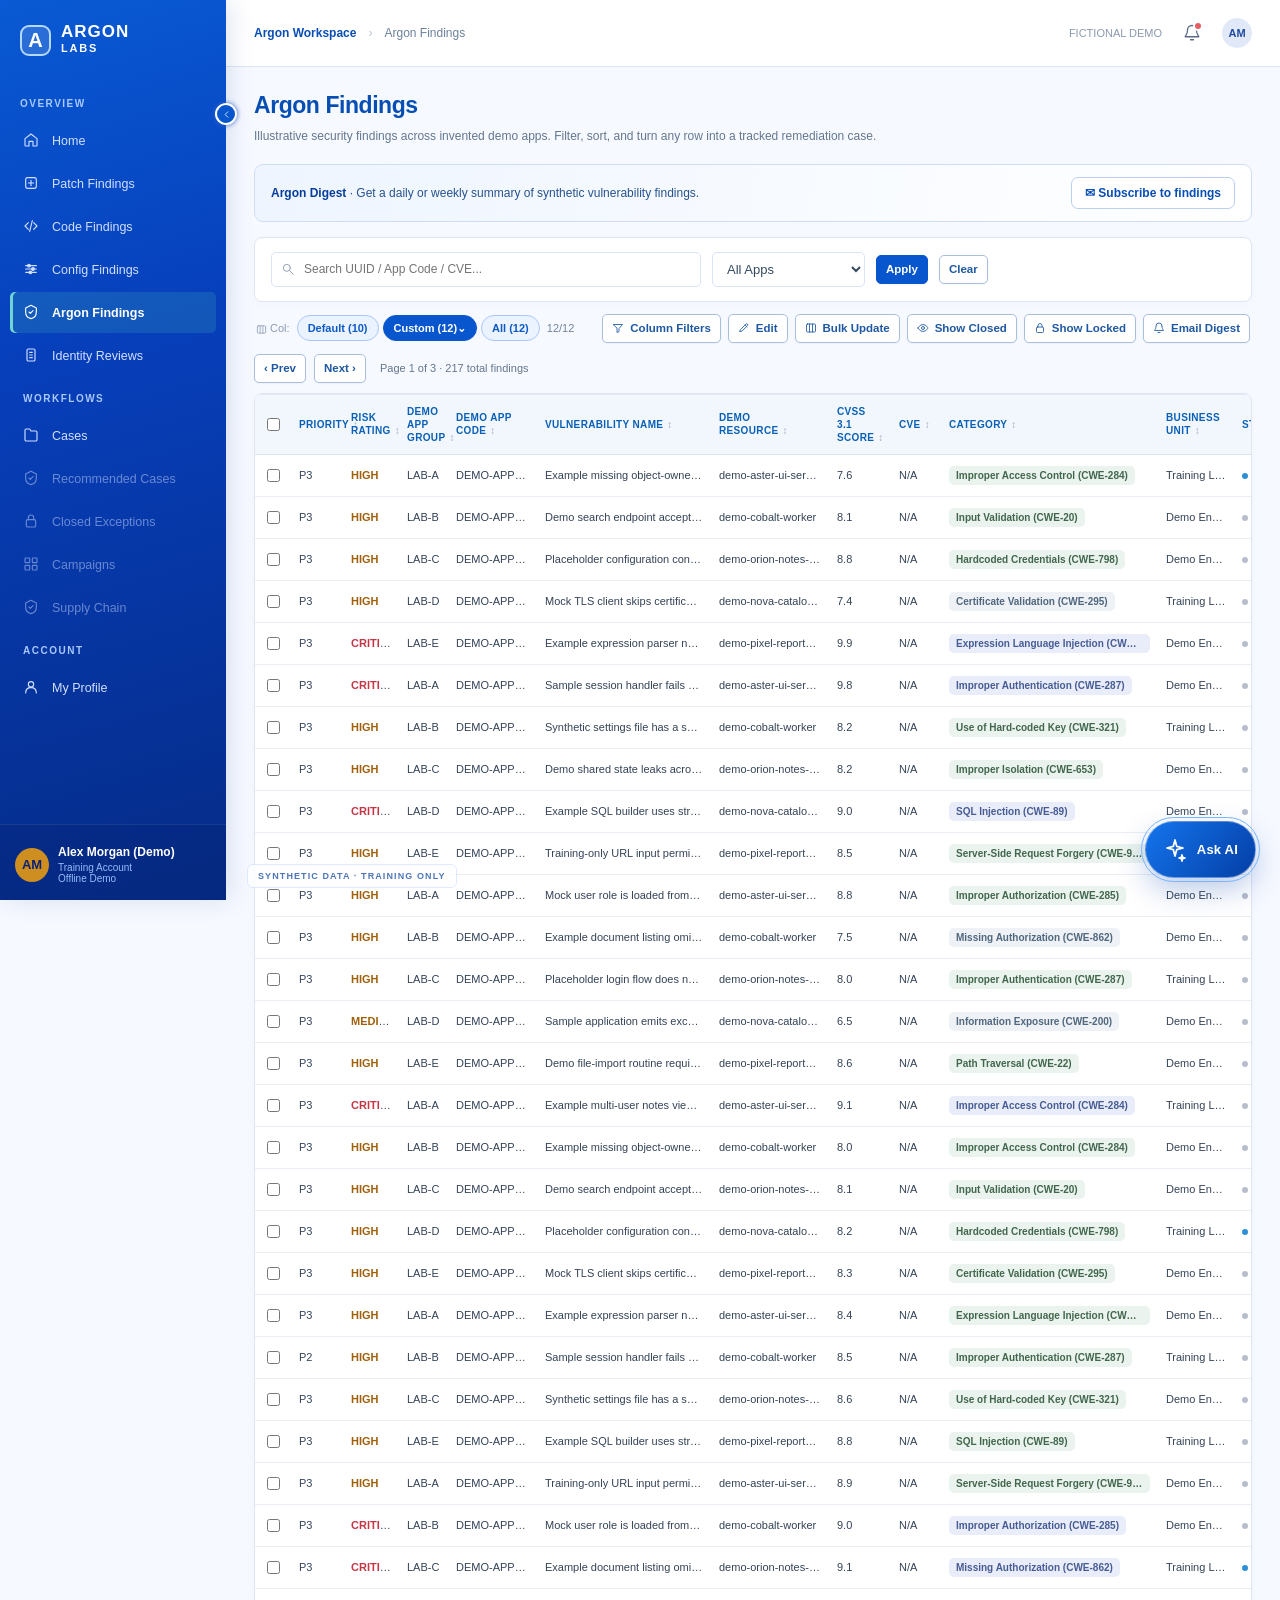
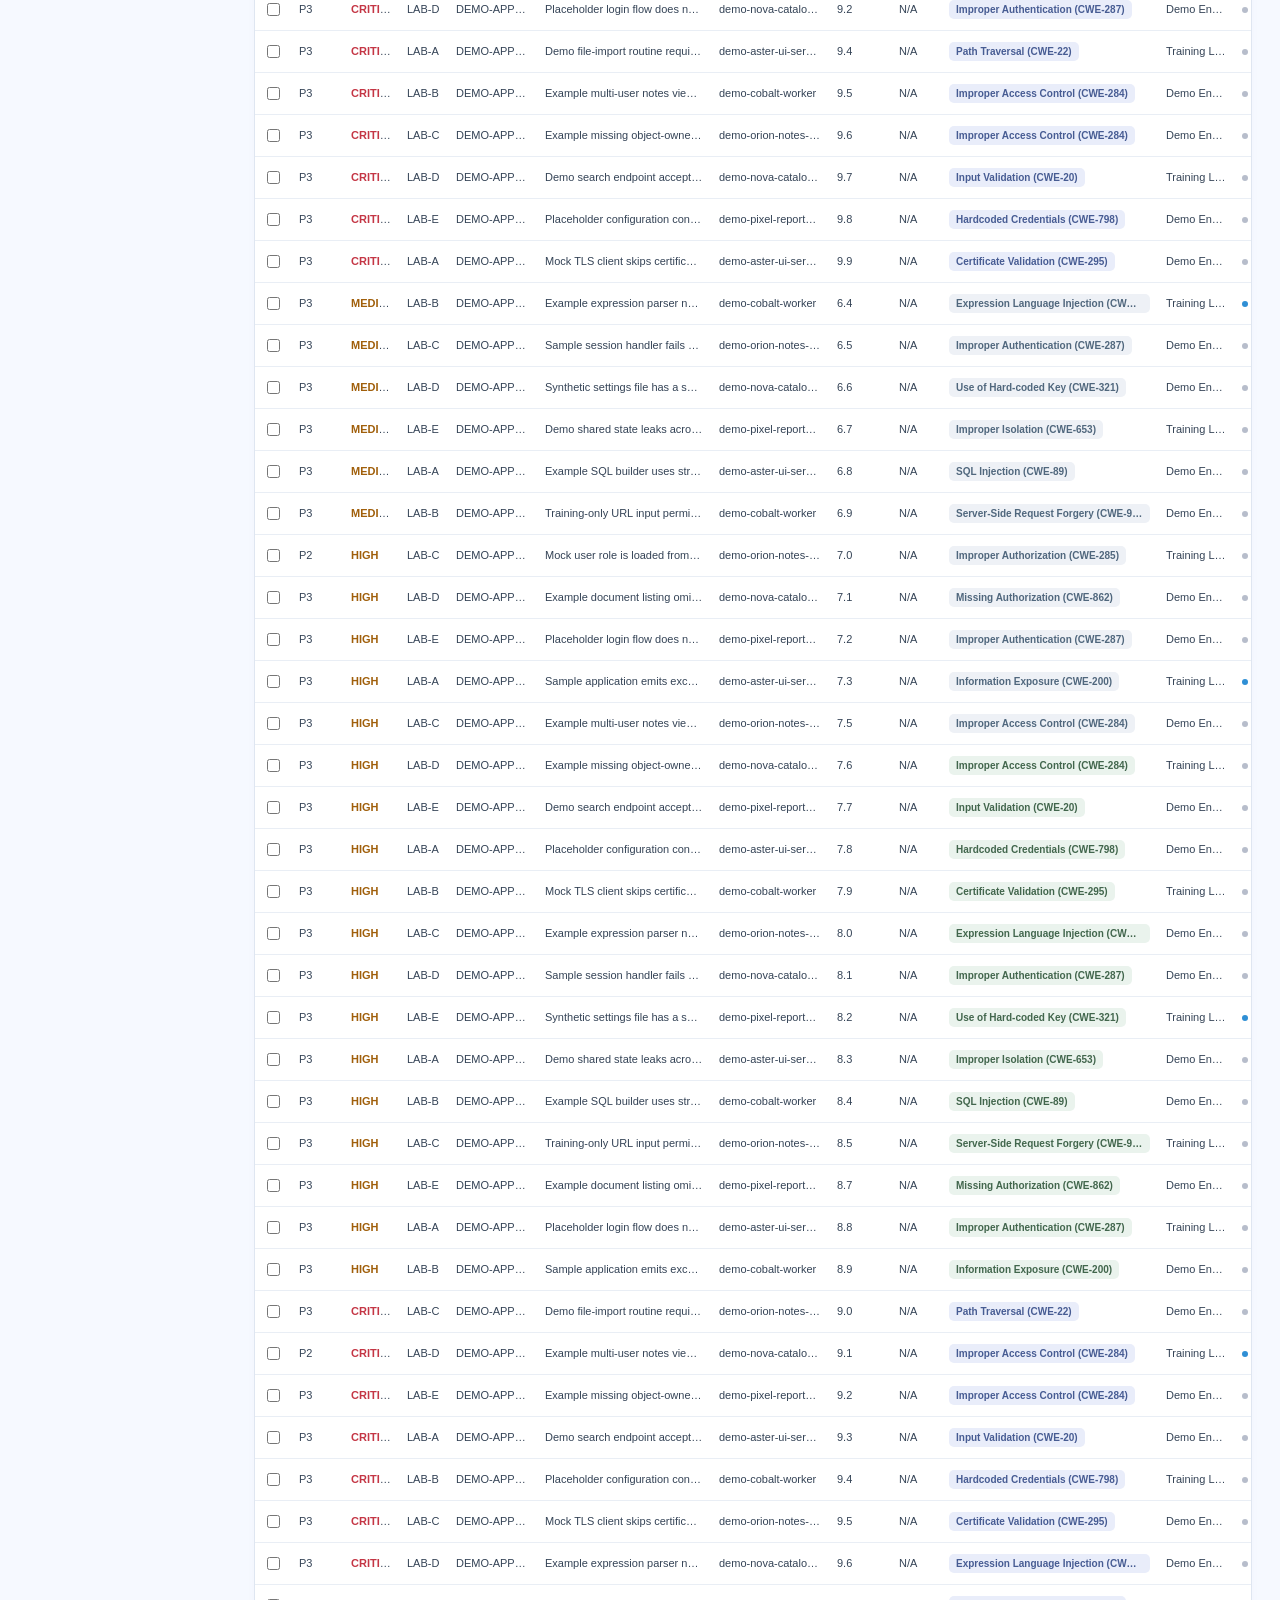
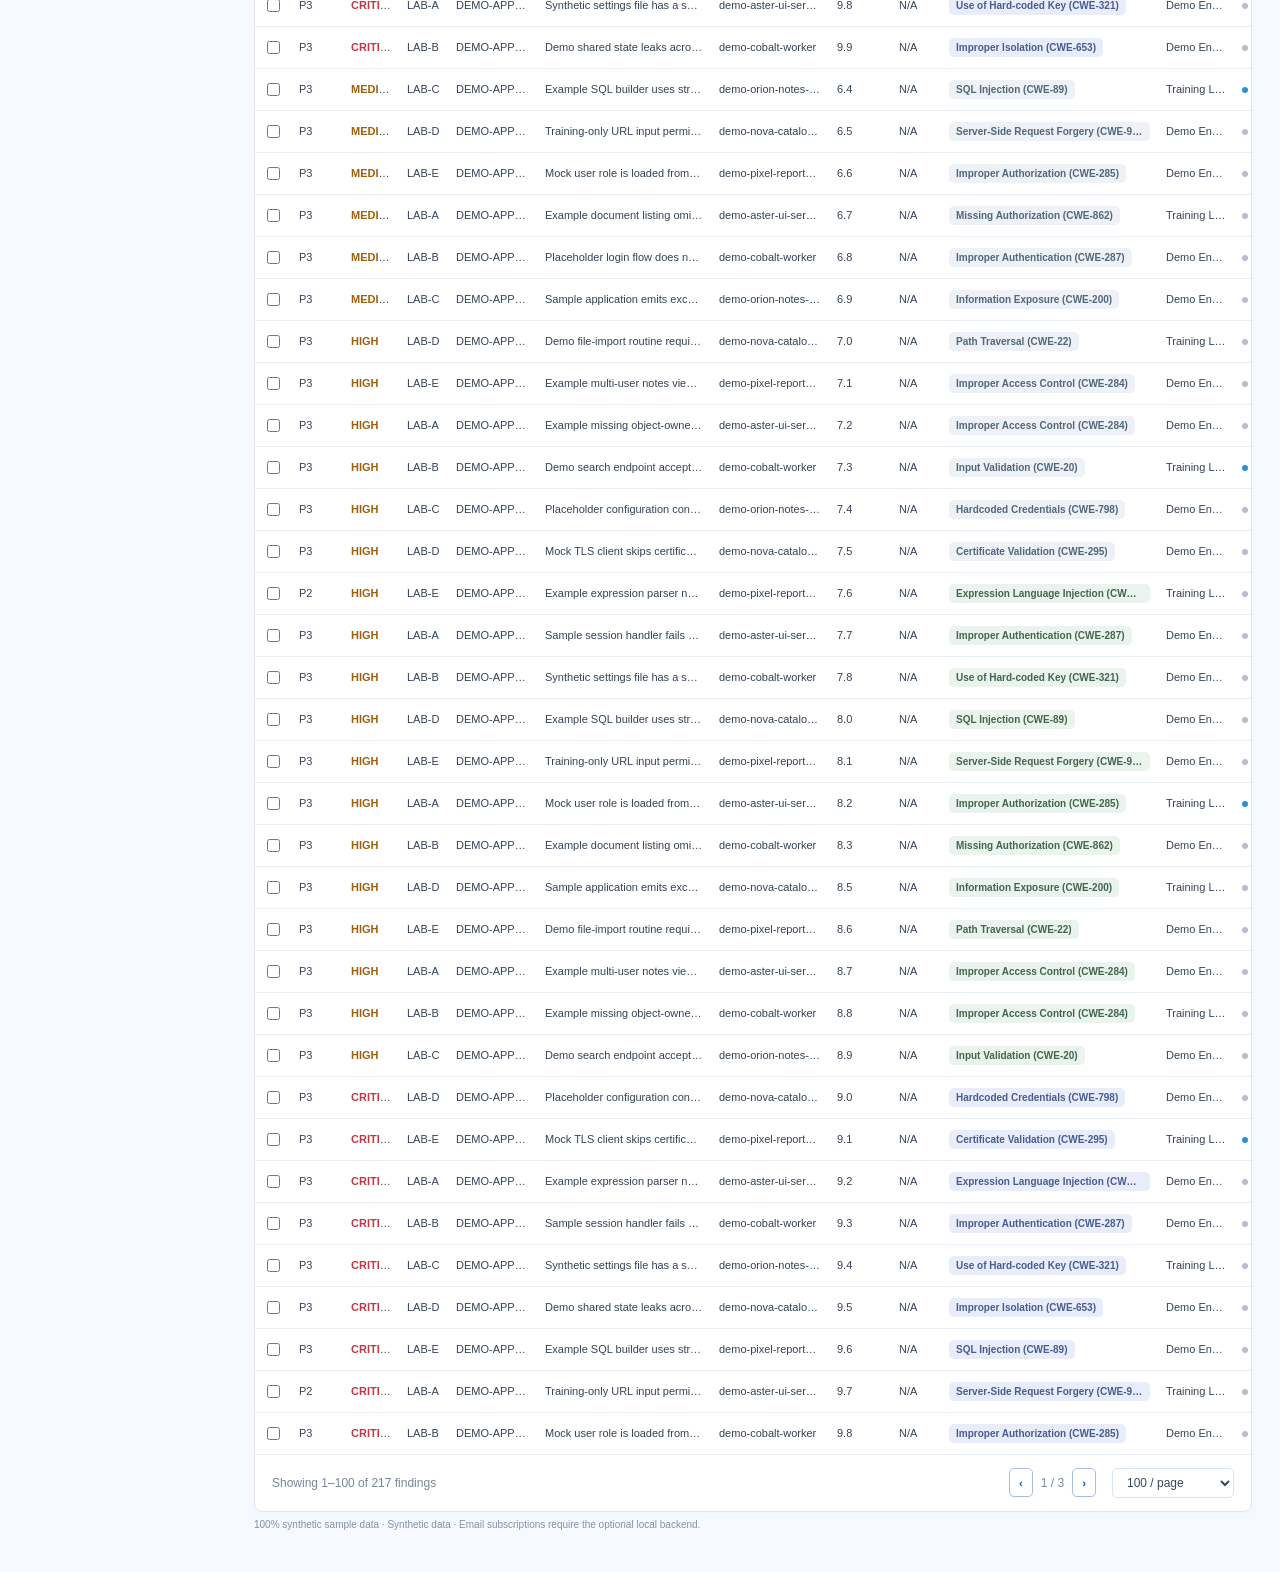
==== frontend/index.html @ 2aeec200 "Argon security platform: mock backend, frontend, demo repos" ====
<!DOCTYPE html>
<html lang="en">
<head>
  <meta charset="UTF-8" />
  <meta name="viewport" content="width=device-width,initial-scale=1" />
  <title>Argon | Security Findings Demo</title>
  <meta name="description" content="Argon fictional vulnerability-remediation demonstration, with an optional same-origin backend for digest subscriptions." />
  <meta http-equiv="Content-Security-Policy" content="default-src 'self' data: blob:; connect-src 'self'; form-action 'none'; object-src 'none'; base-uri 'none'; style-src 'self' 'unsafe-inline'; script-src 'self'" />
  <link rel="stylesheet" href="styles.css" />
  <link rel="stylesheet" href="ai-chat.css" />
  <link rel="stylesheet" href="argon-theme.css" />
</head>
<body>
  <div id="app"></div>
  <script src="app.js"></script>
  <script src="ai-chat.js"></script>
</body>
</html>
---- frontend/styles.css ----
:root{--blue:#087f8c;--darkblue:#134c63;--deepblue:#13374b;--lightblue:#e7f5f5;--border:#dce3ef;--ink:#1c2c41;--muted:#718198;--bg:#f7f9fd;--shadow:0 12px 38px rgba(20,45,96,.12)}
*{box-sizing:border-box}html{font-family:Inter,"Segoe UI",Arial,"Helvetica Neue",sans-serif;font-size:13px;color:var(--ink)}body{margin:0;background:#f8faff}button,input,select,textarea{font:inherit}button{cursor:pointer}button:disabled{cursor:not-allowed;opacity:.45}svg{display:inline-block;vertical-align:middle}a{color:var(--blue);text-decoration:none}
.app-shell{display:flex;min-height:100vh}.sidebar{flex:0 0 226px;width:226px;background:linear-gradient(162deg,#1a5a68 0%,#123b50 55%,#102c42 100%);color:#d4e6ff;display:flex;flex-direction:column;position:sticky;top:0;height:100vh;box-shadow:5px 0 24px rgba(9,38,113,.08);z-index:4;transition:width .2s,flex-basis .2s}.sidebar.collapsed{width:70px;flex-basis:70px}.brand{display:flex;gap:10px;align-items:center;padding:22px 20px 25px;color:white;height:83px}.brand-mark{width:31px;height:31px;flex-shrink:0;display:grid;place-items:center;border:2px solid #a8e4e3;border-radius:9px;background:rgba(255,255,255,.10)}.brand-mark:before{content:"✓";font-size:20px;font-weight:700;color:#d5fffd}.brand-text{font-size:17px;font-weight:850;line-height:.87;letter-spacing:.55px}.brand-text small{font-size:11px;font-weight:700;letter-spacing:1.7px}.section-title{padding:15px 20px 9px;color:#86a9ee;text-transform:uppercase;font-size:10px;letter-spacing:1.5px;font-weight:800}.side-nav{padding:0 10px}.side-link{border:0;background:transparent;color:#bfd6ff;width:100%;display:flex;align-items:center;gap:12px;text-align:left;border-radius:5px;padding:12px 13px;margin:2px 0;min-height:41px;white-space:nowrap;font-size:12.5px}.side-link:hover{background:rgba(255,255,255,.08);color:white}.side-link.active{background:rgba(65,183,179,.20);box-shadow:inset 3px 0 0 #70d4d0;color:white;font-weight:700}.side-link .nav-icon{width:17px;height:17px;flex-shrink:0}.sidebar-faint{opacity:.48}.side-bottom{margin-top:auto;padding:20px 15px 16px;border-top:1px solid rgba(255,255,255,.08);display:flex;gap:9px;align-items:center;min-width:0}.avatar{width:34px;height:34px;flex-shrink:0;border-radius:50%;display:grid;place-items:center;background:#ce8f20;color:#0a2174;font-weight:900}.identity{min-width:0}.identity strong{display:block;color:#fff;font-size:12px;font-weight:600}.identity small{display:block;color:#98bafa;font-size:10px;margin-top:3px}.side-collapse{position:absolute;top:103px;right:-11px;border-radius:50%;height:22px;width:22px;background:var(--blue);border:2px solid white;color:white;display:grid;place-items:center;padding:0;box-shadow:0 0 5px #3065cb}.sidebar.collapsed .brand-text,.sidebar.collapsed .section-title,.sidebar.collapsed .side-link span,.sidebar.collapsed .identity{display:none}.sidebar.collapsed .brand{padding-left:20px}.sidebar.collapsed .side-link{justify-content:center;padding:12px}.sidebar.collapsed .side-bottom{justify-content:center}
.workspace{flex:1;min-width:0}.topbar{height:67px;background:#fff;border-bottom:1px solid #d9e5fb;display:flex;align-items:center;justify-content:space-between;padding:0 28px}.breadcrumbs{font-size:12px;color:#6b809a}.breadcrumbs strong{color:#0554c8;font-weight:750}.breadcrumbs .sep{margin:0 12px;color:#b6c2d4}.topbar-right{display:flex;gap:16px;align-items:center}.topbar-bell{border:0;background:none;padding:5px;color:#576b88;position:relative}.topbar-bell:after{content:"";width:6px;height:6px;position:absolute;top:2px;right:3px;background:#e45e65;border:2px solid white;border-radius:50%}.top-avatar{background:#e1e9f9;border-radius:50%;color:#204ba0;display:grid;place-items:center;width:30px;height:30px;font-size:11px;font-weight:750}.main{padding:25px 28px 46px;max-width:1900px;margin:auto}.page-title{font-size:23px;line-height:1.2;letter-spacing:-.45px;margin:0;color:#0750ae;font-weight:760}.page-subtitle{color:#64778e;font-size:12px;line-height:1.6;margin:7px 0 18px}.panel{background:#fff;border:1px solid #dfe6f1;border-radius:8px;box-shadow:0 2px 11px rgba(16,66,153,.025)}.search-panel{padding:14px 16px;margin-bottom:12px}.search-row{display:flex;align-items:center;gap:11px;flex-wrap:wrap}.search-box{display:flex;align-items:center;gap:7px;border:1px solid var(--border);border-radius:5px;height:35px;padding:0 9px;background:#fff;min-width:235px;max-width:430px;flex:1}.search-box:focus-within{border-color:#4387f4;box-shadow:0 0 0 2px rgba(50,110,230,.10)}.search-box svg{color:#91a0b4;flex-shrink:0}.search-box input{outline:0;border:0;min-width:0;width:100%;color:var(--ink);font-size:12px}.field-select{border:1px solid var(--border);height:35px;min-width:153px;max-width:260px;border-radius:5px;padding:0 33px 0 10px;background:#fff;color:#354b62}.btn{border:1px solid #a8bedf;background:#fff;color:#1e58a2;border-radius:5px;padding:8px 12px;min-height:32px;display:inline-flex;gap:6px;justify-content:center;align-items:center;white-space:nowrap;font-size:12px;font-weight:620;box-shadow:0 1px 2px rgba(8,40,95,.04)}.btn:hover{background:#eff5ff;border-color:#6a9feb}.btn-primary{background:#087f8c;border-color:#087f8c;color:#fff}.btn-primary:hover{background:#076771;border-color:#076771}.btn-soft{background:#edf4ff}.btn-sm{font-size:11.5px;min-height:29px;padding:6px 9px}.btn-light{background:#fafcff}.btn-icon{padding:7px;min-width:29px}.toolbar{display:flex;align-items:center;justify-content:space-between;gap:12px;padding:0 2px 11px;flex-wrap:wrap}.toolbar-group{display:flex;align-items:center;gap:7px;flex-wrap:wrap}.muted{color:#7e8da3}.small-note{font-size:11px;color:#8b9aaf}.chips{display:inline-flex;gap:4px;align-items:center}.chip{border:1px solid #abc8fc;background:#eaf3ff;color:#0e5ac4;border-radius:14px;padding:5px 10px;font-size:11px;font-weight:650;min-height:26px}.chip.selected{background:#087f8c;border-color:#087f8c;color:#fff}.pill-count{color:#72829a;font-size:11px}.dropdown-wrap{position:relative}.dropdown{position:absolute;z-index:20;top:calc(100% + 8px);left:0;min-width:225px;background:#fff;border-radius:9px;box-shadow:var(--shadow);border:1px solid #dbe5f5;padding:15px}.dropdown.right{left:auto;right:0}.dropdown h4{margin:0 0 13px;font-size:13px}.dropdown label{display:flex;align-items:center;gap:8px;font-size:12px;margin-bottom:10px}.dropdown input[type=checkbox]{accent-color:#0c4fc5}.dropdown-actions{display:flex;justify-content:end;gap:6px;padding-top:10px;border-top:1px solid #edf1f7}.pagination-top{display:flex;gap:8px;align-items:center;margin-bottom:10px}.pagination-top span{color:#65768c;font-size:11px;margin-left:6px}.table-panel{overflow:hidden}.table-scroll{width:100%;overflow-x:auto}.findings-table{border-collapse:collapse;width:100%;min-width:1120px;table-layout:fixed}.findings-table th{height:58px;text-align:left;font-size:10px;letter-spacing:.35px;line-height:1.3;color:#0a60b6;font-weight:750;background:#f2f7fe;border-top:1px solid #e2eafa;border-bottom:1px solid #d9e2ef;padding:10px 8px;white-space:normal;vertical-align:middle}.findings-table th.sortable{cursor:pointer}.findings-table th.sortable:hover{background:#e8f1fd}.findings-table th .sort-marker{margin-left:4px;color:#9daec8}.findings-table td{font-size:11px;padding:10px 8px;overflow:hidden;text-overflow:ellipsis;white-space:nowrap;border-bottom:1px solid #e9eef5;color:#344356;height:42px}.findings-table tbody tr{cursor:pointer}.findings-table tbody tr:hover{background:#edf5ff}.findings-table tbody tr.selected-row{background:#eaf3ff}.findings-table input[type=checkbox]{accent-color:#145bd4}.findings-table th:first-child,.findings-table td:first-child{text-align:center}.findings-table .low{color:#7b8da0}.risk-high{color:#a05f0b;font-weight:650}.risk-critical{color:#c43645;font-weight:750}.cat-tag{padding:4px 7px;border-radius:5px;background:#eaf3ed;color:#42664d;display:inline-block;max-width:100%;overflow:hidden;text-overflow:ellipsis;vertical-align:middle;font-size:10px;font-weight:650}.cat-tag.indigo{background:#e9edfa;color:#475c93}.cat-tag.gray{background:#eef1f6;color:#50677d}.status{display:inline-flex;align-items:center;gap:5px;color:#5a6473}.status-dot{width:6px;height:6px;border-radius:50%;background:#b7bdcb}.status.progress .status-dot{background:#2f8fd5}.status.fixed .status-dot{background:#42a66a}.table-bottom{display:flex;justify-content:space-between;align-items:center;padding:13px 17px;color:#78869a;font-size:12px}.table-bottom .pagination-top{margin:0}.empty-state{text-align:center;padding:80px 20px;color:#73859e}.empty-state h3{color:#435974}
.back-link{display:inline-flex;gap:6px;align-items:center;color:#0b57b9;font-size:12px;background:none;border:0;margin:0 0 17px;padding:0}.detail-header{display:flex;align-items:center;justify-content:space-between;gap:12px;flex-wrap:wrap}.detail-metrics{display:grid;grid-template-columns:repeat(3,1fr);margin:18px 0;padding:23px 24px;gap:15px}.metric-label{color:#6c7a8d;font-size:12px;margin-bottom:6px}.metric-value{color:#26384f;font-weight:760;font-size:17px}.detail-columns{display:grid;grid-template-columns:minmax(450px,1.12fr) minmax(360px,.88fr);gap:16px;align-items:start}.details-card{padding:23px 22px}.card-head{font-weight:750;color:#173a6b;font-size:15px;margin:0 0 18px;display:flex;align-items:center;gap:8px}.detail-row{display:grid;grid-template-columns:180px minmax(0,1fr);gap:12px;align-items:start;padding:12px 2px;border-bottom:1px solid #ecf0f6;line-height:1.35;font-size:12px}.detail-row .key{color:#657388}.detail-row .value{font-weight:600;color:#344458;overflow-wrap:anywhere}.subsection{font-size:14px;color:#173a6b;font-weight:750;margin:25px 0 12px}.prose{font-size:12px;line-height:1.85;color:#556579;white-space:pre-wrap}.response-card{padding:22px 22px 24px;position:sticky;top:15px}.form-field{margin-bottom:15px}.form-field label{display:block;font-size:12px;color:#344155;font-weight:700;margin-bottom:7px}.form-field .hint{font-size:11.5px;line-height:1.55;color:#667589;margin:7px 0 0}.input,.textarea,.select{display:block;border:1px solid #d6dfed;border-radius:5px;background:white;width:100%;height:38px;padding:0 11px;color:#344458;outline:none;font-size:12px}.input:focus,.textarea:focus,.select:focus{border-color:#3a77e6;box-shadow:0 0 0 2px rgba(45,110,220,.08)}.textarea{height:auto;min-height:90px;resize:vertical;padding:11px}.upload-box{border:1px dashed #bfd0e8;border-radius:5px;padding:12px;display:flex;align-items:center;gap:12px;justify-content:space-between;color:#728095;font-size:11.5px}.upload-box input{display:none}.form-two{display:grid;grid-template-columns:1fr 1fr;gap:13px}.form-footer{display:flex;align-items:center;gap:8px;margin-top:17px;flex-wrap:wrap}.summary-grid{display:grid;grid-template-columns:repeat(4,1fr);gap:16px;margin:20px 0}.summary-card{padding:20px}.summary-card .number{font-size:28px;color:#164fbc;font-weight:760;margin:7px 0}.summary-card .label{color:#74839b;font-size:12px}.summary-card .meta{font-size:11px;color:#7e9c8c}.dashboard-grid{display:grid;grid-template-columns:1.2fr 1fr;gap:16px}.dashboard-card{padding:21px}.bar-row{display:flex;align-items:center;gap:14px;margin:18px 0}.bar-label{width:85px;font-size:11px;color:#596981}.bar-track{flex:1;height:9px;background:#ecf1fb;border-radius:20px;overflow:hidden}.bar-fill{height:100%;border-radius:20px;background:#1a62d1}.bar-num{width:30px;text-align:right;color:#637991;font-size:12px}.activity{display:flex;gap:12px;align-items:start;padding:12px 2px;border-bottom:1px solid #eff2f7;font-size:12px}.activity-bubble{width:8px;height:8px;flex-shrink:0;background:#2473d9;border-radius:50%;margin-top:5px}.activity strong{display:block;color:#395272;margin-bottom:6px}.activity span{color:#8492a4;font-size:11px}.placeholder-view{text-align:center;padding:90px 24px}.placeholder-view svg{color:#477bc4}.placeholder-view h2{font-size:20px;color:#355077}.placeholder-view p{color:#8090a4;line-height:1.6}.placeholder-view .btn{margin-top:13px}
.modal-layer{position:fixed;inset:0;z-index:50;background:rgba(9,28,61,.48);display:flex;align-items:center;justify-content:center;padding:20px}.modal{width:min(570px,100%);max-height:90vh;overflow:auto;background:white;border-radius:10px;box-shadow:0 23px 80px rgba(0,14,51,.25)}.modal-title{font-size:17px;font-weight:750;margin:0}.modal-top{display:flex;justify-content:space-between;align-items:center;border-bottom:1px solid #e4eafa;padding:19px 22px}.modal-content{padding:23px}.modal-footer{padding:15px 22px;border-top:1px solid #e8eef6;display:flex;justify-content:end;gap:8px}.modal-close{background:none;border:0;color:#8b99aa;font-size:22px}.check-grid{display:grid;grid-template-columns:repeat(2,1fr);gap:12px}.check-grid label{font-size:12px;color:#52627a;display:flex;align-items:center;gap:7px}.check-grid input{accent-color:#1158ce}.toast{position:fixed;right:22px;bottom:23px;z-index:100;min-width:280px;max-width:450px;background:#16396e;color:#fff;padding:15px 18px;border-radius:8px;box-shadow:var(--shadow);font-size:12px;display:flex;align-items:center;gap:11px}.toast svg{color:#70ddb0}.demo-banner{font-size:10px;color:#8092a9;margin:7px 0 -4px}
@media(max-width:1100px){.sidebar{flex-basis:191px;width:191px}.main{padding:22px 19px}.detail-columns{grid-template-columns:minmax(0,1fr)}.response-card{position:static}}@media(max-width:750px){.sidebar{flex-basis:61px;width:61px}.sidebar .brand-text,.sidebar .section-title,.sidebar .side-link span,.sidebar .identity{display:none}.sidebar .brand{padding-left:17px}.sidebar .side-link{justify-content:center;padding:12px 7px}.sidebar .side-bottom{justify-content:center}.side-collapse{display:none}.topbar{padding:0 14px;height:57px}.main{padding:21px 13px}.page-title{font-size:19px}.search-box{min-width:100%;max-width:100%}.summary-grid{grid-template-columns:repeat(2,1fr)}.dashboard-grid{grid-template-columns:1fr}.detail-metrics{padding:15px;gap:8px}.detail-row{grid-template-columns:125px 1fr}.details-card,.response-card{padding:17px}.form-two{grid-template-columns:1fr}.topbar-right{gap:5px}}

.demo-ribbon{position:fixed;bottom:12px;left:247px;pointer-events:none;z-index:22;font-weight:800;letter-spacing:1.1px;font-size:9px;color:#597e83;opacity:.8;background:rgba(255,255,255,.86);border:1px solid #d7e8e9;padding:6px 10px;border-radius:6px}@media(max-width:750px){.demo-ribbon{left:75px;bottom:8px}}.sidebar.collapsed~.workspace .demo-ribbon{left:90px}
---- frontend/ai-chat.css ----
/* Standalone offline AI Enhance chat widget. Namespaced to avoid collisions. */
#ai-assistant-root{position:fixed;right:24px;bottom:22px;z-index:110;font-family:Inter,"Segoe UI",Arial,sans-serif;color:#263848;pointer-events:none}
#ai-assistant-root *{box-sizing:border-box}
#ai-assistant-root button,#ai-assistant-root textarea{font:inherit}
#ai-assistant-root button{cursor:pointer}
#ai-assistant-root button:focus-visible,#ai-assistant-root textarea:focus-visible{outline:3px solid #80d8e8;outline-offset:2px}
.ai-fab{pointer-events:auto;position:relative;display:flex;align-items:center;justify-content:center;gap:10px;min-width:57px;height:57px;padding:0 17px;border-radius:30px;color:#fff;background:linear-gradient(135deg,#087e8b 0%,#1654a1 100%);border:1px solid rgba(255,255,255,.35);box-shadow:0 12px 30px rgba(13,65,121,.3),0 3px 7px rgba(0,60,110,.15);float:right;transition:transform .18s,box-shadow .18s}
.ai-fab:hover{transform:translateY(-3px);box-shadow:0 17px 35px rgba(13,65,121,.33)}
.ai-fab:after{content:"";position:absolute;inset:-5px;border:1px solid rgba(27,172,193,.2);border-radius:38px;pointer-events:none}
.ai-fab-label{font-size:13px;font-weight:760;letter-spacing:.2px}
.ai-chat-window{pointer-events:auto;position:absolute;right:0;bottom:74px;display:flex;flex-direction:column;width:392px;height:min(605px,calc(100dvh - 118px));min-height:370px;overflow:hidden;border:1px solid #cfdfeb;border-radius:16px;background:#fff;box-shadow:0 28px 90px rgba(16,47,75,.22),0 5px 17px rgba(10,54,92,.12);}
 .ai-chat-window.ai-chat-opening{animation:ai-open .22s cubic-bezier(.2,.8,.2,1) both}
@keyframes ai-open{from{opacity:0;transform:translateY(15px) scale(.98)}to{opacity:1;transform:translateY(0) scale(1)}}
.ai-chat-header{display:flex;align-items:center;min-height:80px;padding:14px 15px;gap:11px;background:linear-gradient(108deg,#103e59,#126c83 69%,#258b9b);color:#fff}
.ai-heading-mark{display:grid;place-items:center;flex:0 0 40px;width:40px;height:40px;border:1px solid rgba(255,255,255,.3);border-radius:12px;background:rgba(255,255,255,.13)}
.ai-heading-text{min-width:0;flex:1}.ai-heading-name{font-size:16px;letter-spacing:-.2px;font-weight:780;white-space:nowrap}.ai-heading-name span{border:1px solid #83dedb;color:#c0fbf2;letter-spacing:1px;font-weight:800;font-size:9px;padding:3px 5px;border-radius:4px;margin-left:5px;vertical-align:2px}.ai-heading-subtitle{font-size:10px;color:#c2e5eb;margin-top:7px;white-space:nowrap}.ai-heading-subtitle i{display:inline-block;width:6px;height:6px;background:#6eefbb;border-radius:50%;vertical-align:1px;margin-right:4px}
.ai-icon-btn{display:grid;place-items:center;width:26px;height:28px;flex:0 0 26px;border:0;background:transparent;border-radius:7px;color:#d4ecf4;padding:0}.ai-icon-btn:hover{background:rgba(255,255,255,.15);color:#fff}
.ai-context-bar{display:flex;align-items:center;gap:7px;min-height:38px;padding:0 15px;background:#f1f8f9;border-bottom:1px solid #e0ebee;color:#456875;font-size:10.5px;font-weight:650}.ai-context-bar>span:first-of-type{white-space:nowrap;overflow:hidden;text-overflow:ellipsis}.ai-context-bar>svg{color:#158598;flex-shrink:0}.ai-local-chip{font-size:9px;font-weight:850;color:#0b7b7e;background:#daf5ec;border-radius:4px;margin-left:auto;padding:3px 6px;letter-spacing:.6px}
.ai-messages{flex:1;min-height:0;overflow:auto;overscroll-behavior:contain;padding:17px 13px 7px;background:radial-gradient(circle at top left,#f1fbfa 0%,#fff 55%);scrollbar-color:#bbd1da transparent;scrollbar-width:thin}
.ai-message{display:flex;gap:8px;align-items:flex-start;margin-bottom:15px;max-width:100%}.ai-message-user{justify-content:flex-end}.ai-message-avatar{width:24px;height:24px;flex:0 0 24px;display:grid;place-items:center;border:1px solid #c8e7e9;border-radius:8px;background:#e5f5f5;color:#098692;margin-top:2px}.ai-message-wrap{max-width:calc(100% - 32px);min-width:0}.ai-bubble-text{padding:12px 13px;border-radius:4px 13px 13px 13px;background:#f3f6fa;border:1px solid #e5edf1;color:#365063;font-size:12px;line-height:1.6;overflow-wrap:anywhere;white-space:normal}.ai-bubble-text strong{color:#173d52;font-weight:760}.ai-message-user .ai-bubble-text{border-radius:13px 4px 13px 13px;background:#0e7f8c;color:#fff;border-color:#0e7f8c}.ai-message-user .ai-bubble-text strong{color:#fff}.ai-message-time{font-size:9px;color:#a1adb9;margin-top:5px;padding:0 5px}.ai-message-user .ai-message-time{text-align:right}
.ai-insert{display:inline-flex;align-items:center;gap:5px;border:1px solid #99d3d2;background:#ecfaf7;color:#086c79;border-radius:8px;padding:8px 10px;margin-top:8px;font-size:11px!important;font-weight:750!important}.ai-insert:hover{background:#dff5f1}.ai-insert:disabled{cursor:default;opacity:.6}
.ai-bottom{border-top:1px solid #e4eef1;padding:12px 14px 11px;flex-shrink:0;background:#fff}.ai-quick-title{display:flex;align-items:center;gap:5px;font-size:9px;letter-spacing:1px;font-weight:850;color:#8193a4;margin-bottom:9px}.ai-quick-title svg{color:#2599a2}.ai-quick-grid{display:grid;grid-template-columns:1fr 1fr;gap:7px;margin-bottom:12px}.ai-chip{border:1px solid #d9e9ee;background:#f7fbfc;color:#356176;min-height:32px;padding:7px 9px;border-radius:8px;text-align:left;font-size:10.5px!important;font-weight:720!important;display:flex;align-items:center;gap:6px;line-height:1.25}.ai-chip svg{color:#1a94a1;flex-shrink:0}.ai-chip:hover{background:#eaf9f8;border-color:#9acfd0;color:#0b6e7a}
.ai-input-wrap{display:flex;align-items:flex-end;border:1px solid #cbdde7;border-radius:11px;padding:5px;gap:7px;background:#fff;box-shadow:0 2px 9px rgba(38,92,108,.04)}.ai-input-wrap:focus-within{border-color:#28a1ae;box-shadow:0 0 0 3px rgba(12,133,147,.09)}.ai-input-wrap textarea{resize:none;overflow:auto;border:0;outline:0!important;background:transparent;min-width:0;flex:1;line-height:1.4;height:36px;min-height:36px;max-height:110px;padding:9px 6px;color:#233f51;font-size:11.5px}.ai-input-wrap textarea::placeholder{color:#96a7b2}.ai-send{display:grid;place-items:center;border:0;border-radius:9px;background:#087f8c;color:#fff;width:35px;height:35px;flex:0 0 35px}.ai-send:hover{background:#086674}.ai-send:disabled{background:#dfebed;color:#96b2b8;cursor:default}
.ai-chat-footnote{margin:9px 0 0;color:#90a2af;font-size:9.4px;display:flex;align-items:center;justify-content:center;gap:5px}.ai-chat-footnote svg{color:#4d9ca0}
.ai-sr-only{position:absolute;width:1px;height:1px;overflow:hidden;clip:rect(0,0,0,0);white-space:nowrap}
@media(max-width:550px){#ai-assistant-root{right:13px;bottom:13px}.ai-chat-window{width:min(392px,calc(100vw - 26px));bottom:67px;height:min(605px,calc(100dvh - 95px));min-height:300px}.ai-fab{height:54px;min-width:54px}.ai-chat-header{min-height:70px;padding:11px}.ai-messages{padding:12px}.ai-bottom{padding:9px 11px}}
@media(prefers-reduced-motion:reduce){.ai-chat-window.ai-chat-opening{animation:none}.ai-fab{transition:none}}
---- frontend/argon-theme.css ----
/* Argon: cobalt enterprise palette (generic; no corporate trademarks). */
:root{--blue:#0756ce;--darkblue:#073c9c;--deepblue:#09245c;--lightblue:#eaf2ff;--border:#d9e4f6;--ink:#182b4d;--muted:#6880a2;--bg:#f6f9ff;--shadow:0 12px 35px rgba(15,56,142,.12)}
body{background:#f6f9ff}
.sidebar{background:linear-gradient(164deg,#095ad4 0%,#073fbb 38%,#052b86 100%);box-shadow:4px 0 24px rgba(11,40,132,.12)}
.brand-mark{border-color:#b6d8ff;background:rgba(255,255,255,.14)}.brand-mark:before{color:#fff;content:'A';font-size:20px}
.brand-text{letter-spacing:1px}.brand-text small{letter-spacing:1.8px}
.section-title{color:#a9c9ff}.side-link{color:#d2e0ff}.side-link:hover{background:rgba(255,255,255,.12)}
.topbar{border-bottom-color:#dce6f7}.breadcrumbs strong,.page-title{color:#074eb4}
.btn-primary,.chip.selected{background:#0756ce!important;border-color:#0756ce!important;color:white!important}
.btn-primary:hover{background:#0645af!important}.chip:hover{border-color:#5592e8}.sidebar .side-bottom{background:rgba(6,33,104,.23)}
.demo-ribbon{color:#2455a5;border-color:#d7e4ff;background:rgba(255,255,255,.92)}
#ai-assistant-root .ai-fab{background:linear-gradient(130deg,#1475ed,#043ea5);box-shadow:0 12px 30px rgba(3,62,171,.27)}
#ai-assistant-root .ai-fab:after{border-color:#77b5ff}
#ai-assistant-root .ai-chat-header{background:linear-gradient(109deg,#092e86,#075bd2 75%,#1578e8)}
#ai-assistant-root .ai-context-bar{background:#edf4ff;color:#3561a2;border-color:#d9e6fa}
#ai-assistant-root .ai-messages{background:radial-gradient(circle at top left,#eff5ff 0%,#fff 60%)}
#ai-assistant-root .ai-message-user .ai-bubble-text{background:#0863ca;border-color:#0863ca}
#ai-assistant-root .ai-message-avatar{border-color:#c9dffa;background:#ecf4ff;color:#0a5bd0}
#ai-assistant-root .ai-send{background:#0756ce}#ai-assistant-root .ai-send:disabled{background:#dfebf6}
#ai-assistant-root .ai-chip svg,#ai-assistant-root .ai-quick-title svg,#ai-assistant-root .ai-context-bar>svg{color:#0756ce}
#ai-assistant-root .ai-chip:hover{background:#edf4ff;color:#0644a0;border-color:#8db5f0}
#ai-assistant-root .ai-input-wrap:focus-within{border-color:#428cf0;box-shadow:0 0 0 3px rgba(13,93,215,.1)}
.argon-subscribe-banner{display:flex;align-items:center;justify-content:space-between;gap:10px;padding:12px 16px;margin-bottom:15px;background:linear-gradient(100deg,#eef5ff,#fff);border:1px solid #cfdef8;border-radius:9px;color:#27528e;font-size:12px}
.argon-subscribe-banner strong{color:#073e9c}.argon-form-note{font-size:11px;line-height:1.6;color:#6880a2;margin:12px 0 0}
.argon-form-grid{display:grid;grid-template-columns:1fr 1fr;gap:12px}.argon-form-grid .form-field:first-child{grid-column:span 2}
.argon-subscribe-btn{display:inline-flex;align-items:center;gap:6px;border:1px solid #bad0f3;border-radius:7px;background:#fff;color:#064db5;font-weight:700;padding:8px 13px}
.argon-subscribe-btn:hover{background:#e9f2ff}
@media(max-width:650px){.argon-subscribe-banner{align-items:flex-start;flex-direction:column}.argon-form-grid{grid-template-columns:1fr}.argon-form-grid .form-field:first-child{grid-column:auto}}
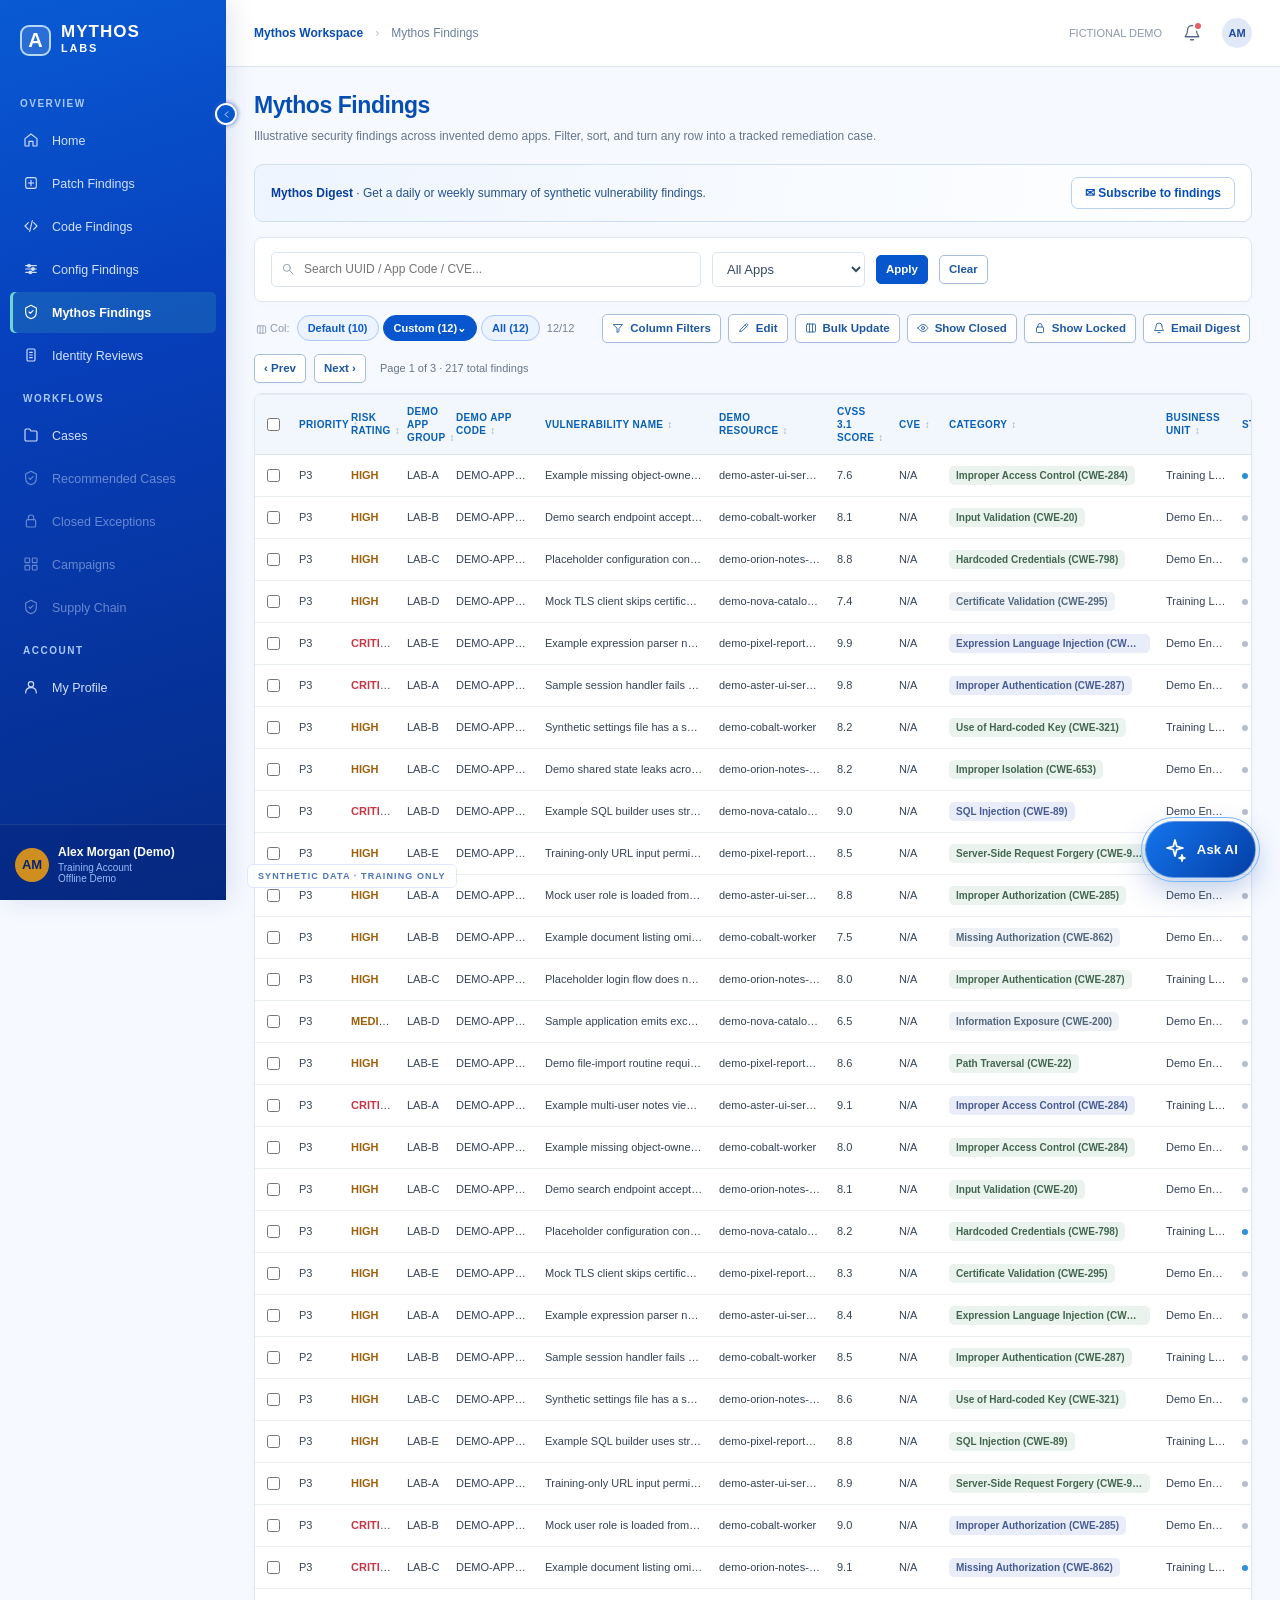
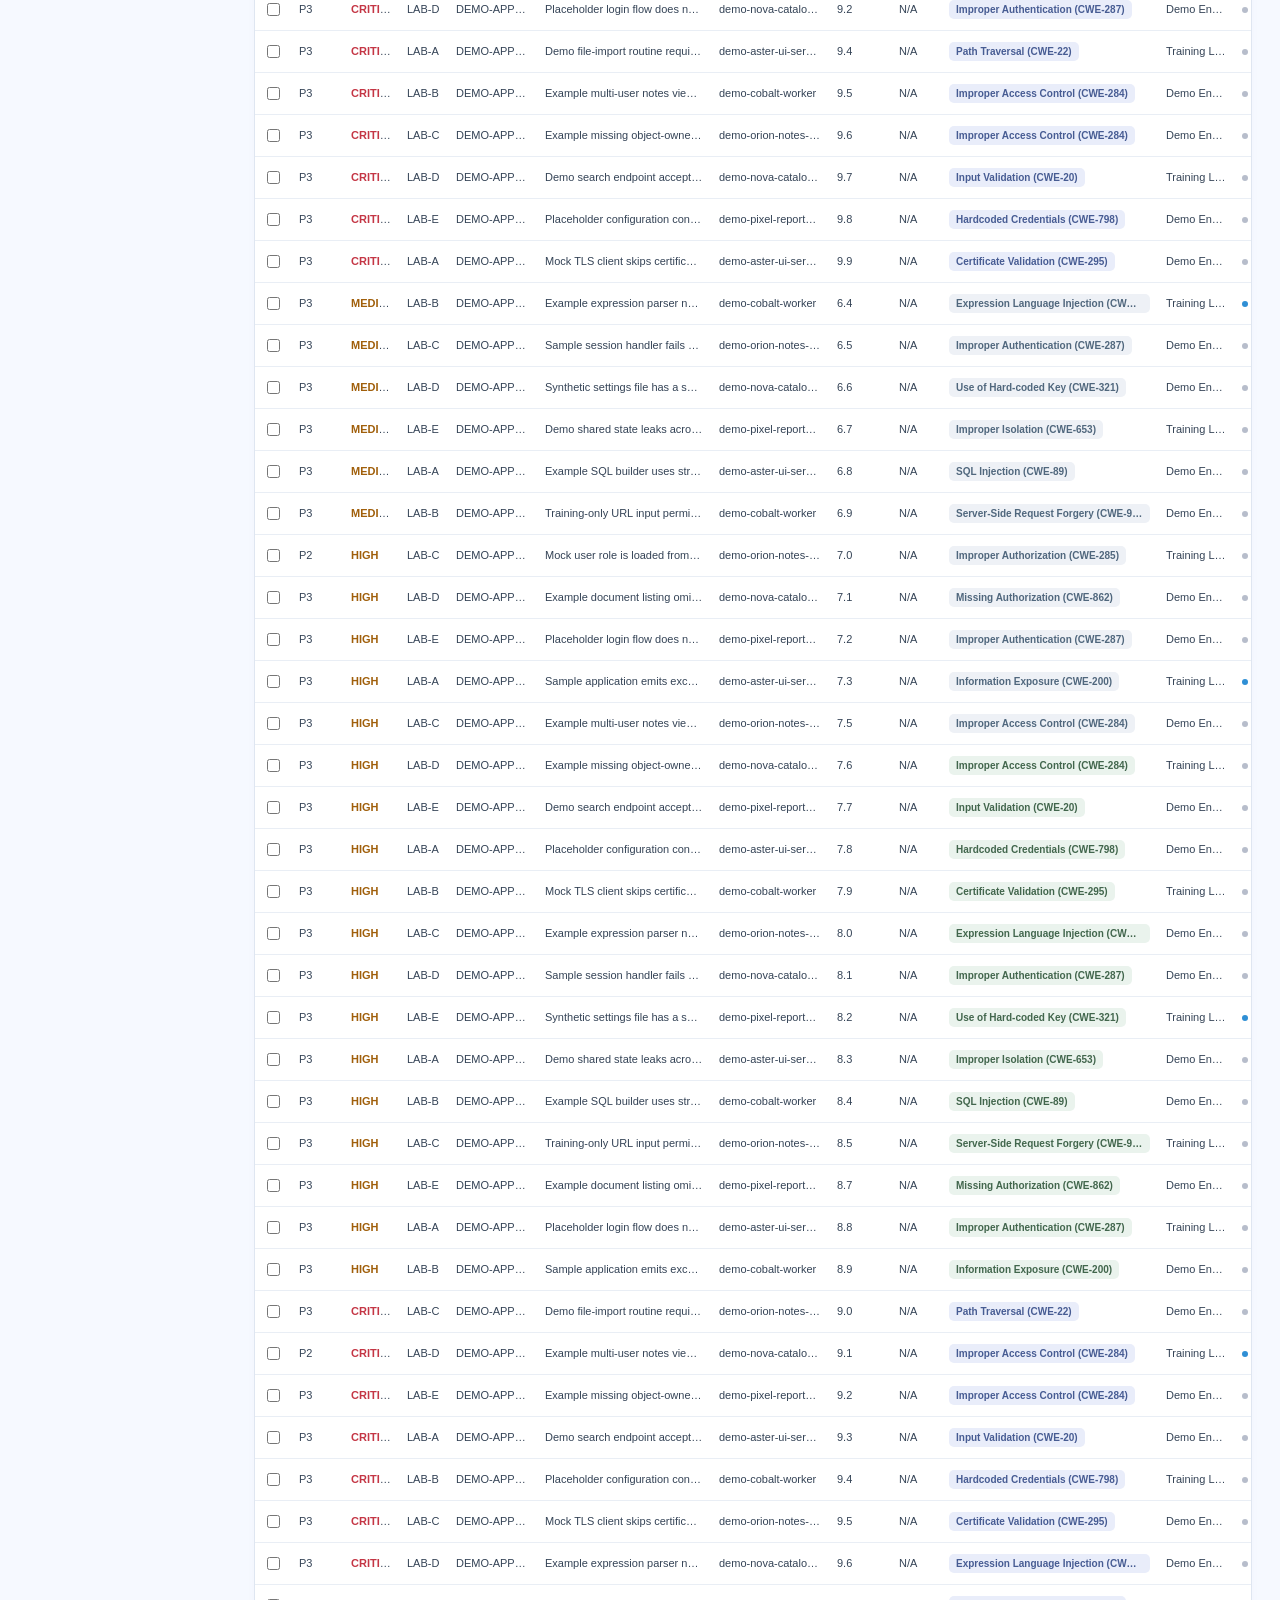
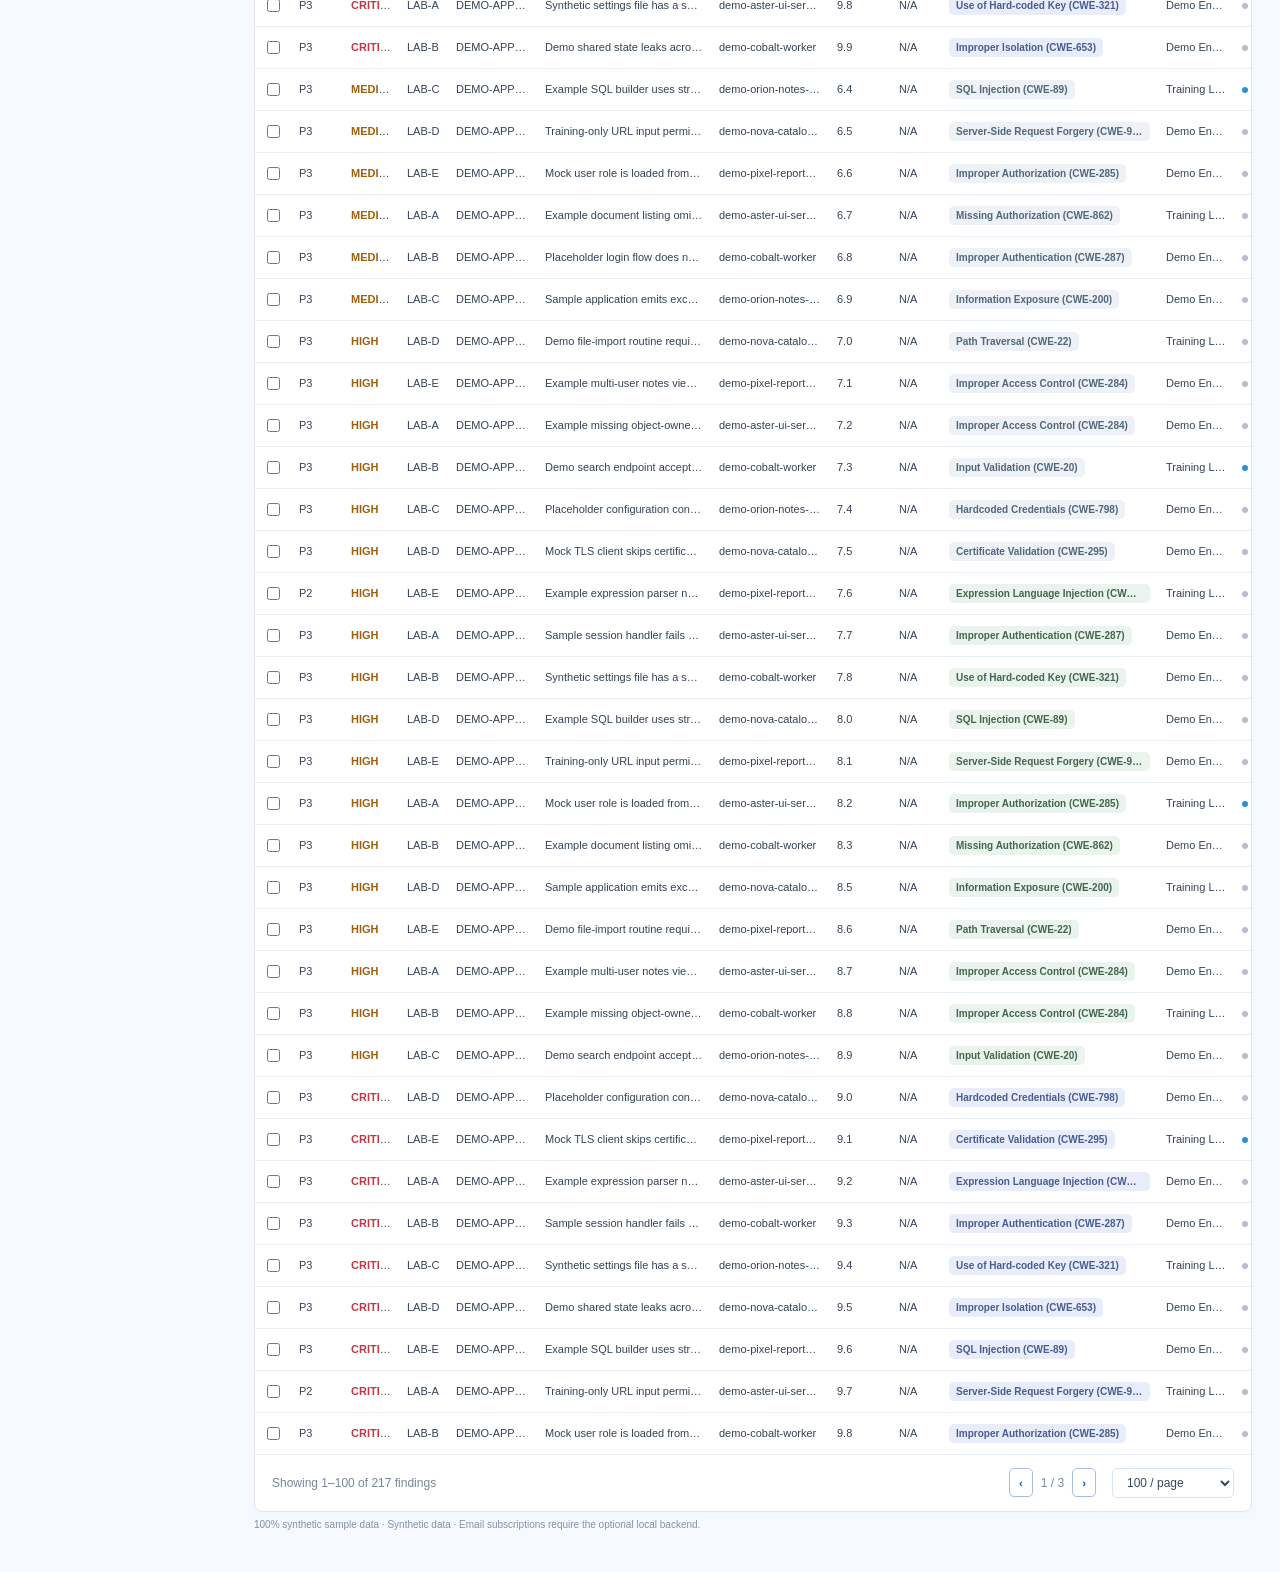
==== commit b095d6c4: "refactor: rebrand argon to mythos (com.example.mythosdemo), synced with remote 2026-10-20" ====
--- a/frontend/index.html
+++ b/frontend/index.html
@@ -3,12 +3,12 @@
 <head>
   <meta charset="UTF-8" />
   <meta name="viewport" content="width=device-width,initial-scale=1" />
-  <title>Argon | Security Findings Demo</title>
-  <meta name="description" content="Argon fictional vulnerability-remediation demonstration, with an optional same-origin backend for digest subscriptions." />
+  <title>Mythos | Security Findings Demo</title>
+  <meta name="description" content="Mythos fictional vulnerability-remediation demonstration, with an optional same-origin backend for digest subscriptions." />
   <meta http-equiv="Content-Security-Policy" content="default-src 'self' data: blob:; connect-src 'self'; form-action 'none'; object-src 'none'; base-uri 'none'; style-src 'self' 'unsafe-inline'; script-src 'self'" />
   <link rel="stylesheet" href="styles.css" />
   <link rel="stylesheet" href="ai-chat.css" />
-  <link rel="stylesheet" href="argon-theme.css" />
+  <link rel="stylesheet" href="mythos-theme.css" />
 </head>
 <body>
   <div id="app"></div>
--- a/frontend/mythos-theme.css
+++ b/frontend/mythos-theme.css
@@ -0,0 +1,28 @@
+/* Mythos: cobalt enterprise palette (generic; no corporate trademarks). */
+:root{--blue:#0756ce;--darkblue:#073c9c;--deepblue:#09245c;--lightblue:#eaf2ff;--border:#d9e4f6;--ink:#182b4d;--muted:#6880a2;--bg:#f6f9ff;--shadow:0 12px 35px rgba(15,56,142,.12)}
+body{background:#f6f9ff}
+.sidebar{background:linear-gradient(164deg,#095ad4 0%,#073fbb 38%,#052b86 100%);box-shadow:4px 0 24px rgba(11,40,132,.12)}
+.brand-mark{border-color:#b6d8ff;background:rgba(255,255,255,.14)}.brand-mark:before{color:#fff;content:'A';font-size:20px}
+.brand-text{letter-spacing:1px}.brand-text small{letter-spacing:1.8px}
+.section-title{color:#a9c9ff}.side-link{color:#d2e0ff}.side-link:hover{background:rgba(255,255,255,.12)}
+.topbar{border-bottom-color:#dce6f7}.breadcrumbs strong,.page-title{color:#074eb4}
+.btn-primary,.chip.selected{background:#0756ce!important;border-color:#0756ce!important;color:white!important}
+.btn-primary:hover{background:#0645af!important}.chip:hover{border-color:#5592e8}.sidebar .side-bottom{background:rgba(6,33,104,.23)}
+.demo-ribbon{color:#2455a5;border-color:#d7e4ff;background:rgba(255,255,255,.92)}
+#ai-assistant-root .ai-fab{background:linear-gradient(130deg,#1475ed,#043ea5);box-shadow:0 12px 30px rgba(3,62,171,.27)}
+#ai-assistant-root .ai-fab:after{border-color:#77b5ff}
+#ai-assistant-root .ai-chat-header{background:linear-gradient(109deg,#092e86,#075bd2 75%,#1578e8)}
+#ai-assistant-root .ai-context-bar{background:#edf4ff;color:#3561a2;border-color:#d9e6fa}
+#ai-assistant-root .ai-messages{background:radial-gradient(circle at top left,#eff5ff 0%,#fff 60%)}
+#ai-assistant-root .ai-message-user .ai-bubble-text{background:#0863ca;border-color:#0863ca}
+#ai-assistant-root .ai-message-avatar{border-color:#c9dffa;background:#ecf4ff;color:#0a5bd0}
+#ai-assistant-root .ai-send{background:#0756ce}#ai-assistant-root .ai-send:disabled{background:#dfebf6}
+#ai-assistant-root .ai-chip svg,#ai-assistant-root .ai-quick-title svg,#ai-assistant-root .ai-context-bar>svg{color:#0756ce}
+#ai-assistant-root .ai-chip:hover{background:#edf4ff;color:#0644a0;border-color:#8db5f0}
+#ai-assistant-root .ai-input-wrap:focus-within{border-color:#428cf0;box-shadow:0 0 0 3px rgba(13,93,215,.1)}
+.mythos-subscribe-banner{display:flex;align-items:center;justify-content:space-between;gap:10px;padding:12px 16px;margin-bottom:15px;background:linear-gradient(100deg,#eef5ff,#fff);border:1px solid #cfdef8;border-radius:9px;color:#27528e;font-size:12px}
+.mythos-subscribe-banner strong{color:#073e9c}.mythos-form-note{font-size:11px;line-height:1.6;color:#6880a2;margin:12px 0 0}
+.mythos-form-grid{display:grid;grid-template-columns:1fr 1fr;gap:12px}.mythos-form-grid .form-field:first-child{grid-column:span 2}
+.mythos-subscribe-btn{display:inline-flex;align-items:center;gap:6px;border:1px solid #bad0f3;border-radius:7px;background:#fff;color:#064db5;font-weight:700;padding:8px 13px}
+.mythos-subscribe-btn:hover{background:#e9f2ff}
+@media(max-width:650px){.mythos-subscribe-banner{align-items:flex-start;flex-direction:column}.mythos-form-grid{grid-template-columns:1fr}.mythos-form-grid .form-field:first-child{grid-column:auto}}
